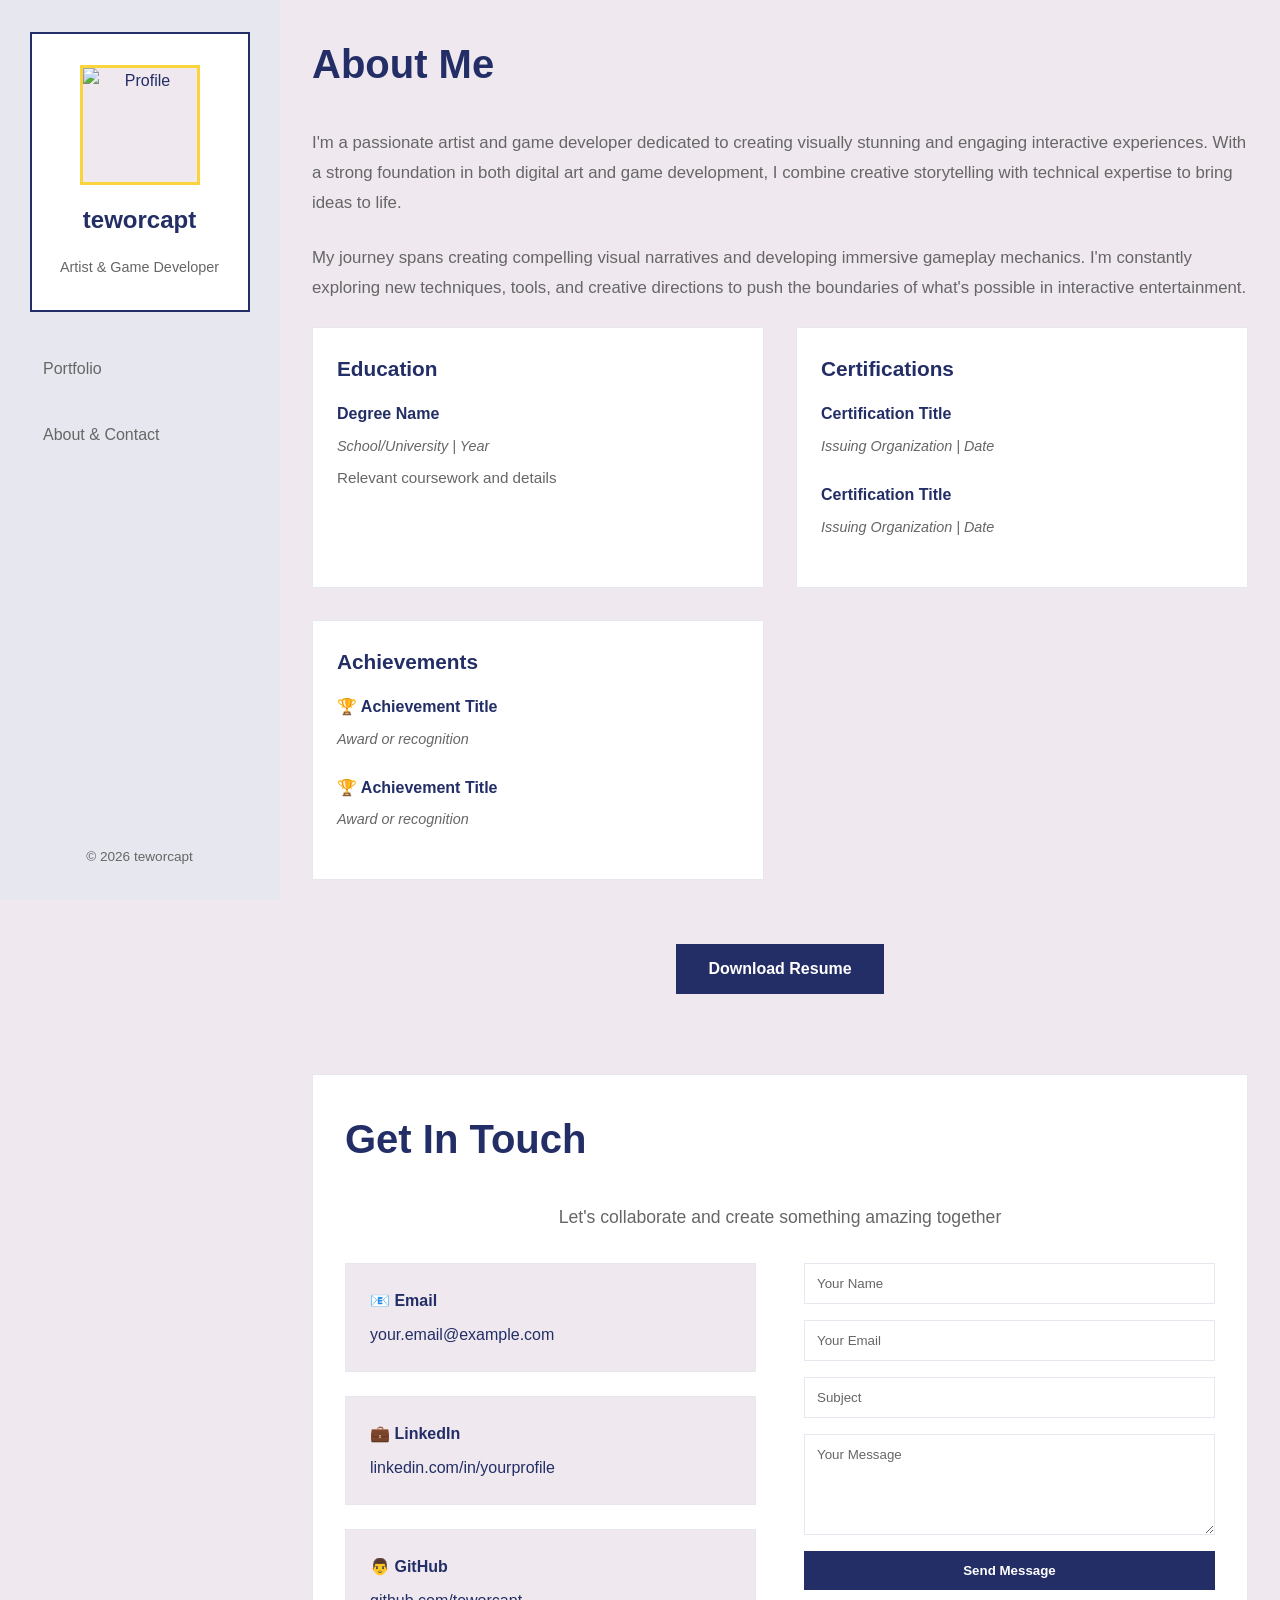
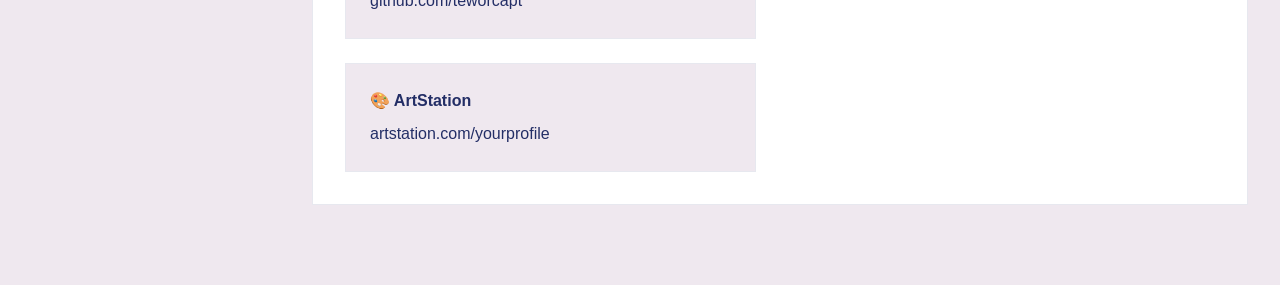
==== about.html @ 2262a63d "Update about.html" ====
<!DOCTYPE html>
<html lang="en">
<head>
    <meta charset="UTF-8">
    <meta name="viewport" content="width=device-width, initial-scale=1.0">
    <title>About & Contact - TewOrcapt</title>
    <link rel="stylesheet" href="styles-new.css">
</head>
<body>
    <div class="container-main">
        <!-- Left Sidebar with Bubble -->
        <aside class="sidebar">
            <div class="profile-bubble">
                <img src="images/avatar.jpg" alt="Profile" class="profile-image">
                <h1 class="profile-name">teworcapt</h1>
                <p class="profile-subtitle">Artist & Game Developer</p>
            </div>
            
            <nav class="sidebar-nav">
                <ul>
                    <li><a href="portfolio.html" class="nav-link">Portfolio</a></li>
                    <li><a href="about.html" class="nav-link active">About & Contact</a></li>
                </ul>
            </nav>

            <div class="sidebar-footer">
                <p>&copy; 2026 teworcapt</p>
            </div>
        </aside>

        <!-- Main Content -->
        <main class="main-content">
            <!-- About Section -->
            <section class="about">
                <div class="content-wrapper">
                    <h2>About Me</h2>
                    <div class="about-content">
                        <p class="about-text">
                            I'm a passionate artist and game developer dedicated to creating visually stunning and engaging interactive experiences. 
                            With a strong foundation in both digital art and game development, I combine creative storytelling with technical expertise 
                            to bring ideas to life.
                        </p>
                        <p class="about-text">
                            My journey spans creating compelling visual narratives and developing immersive gameplay mechanics. I'm constantly exploring 
                            new techniques, tools, and creative directions to push the boundaries of what's possible in interactive entertainment.
                        </p>

                        <div class="about-sections">
                            <div class="about-card">
                                <h3>Education</h3>
                                <div class="card-item">
                                    <strong>Degree Name</strong>
                                    <span class="meta">School/University | Year</span>
                                    <p>Relevant coursework and details</p>
                                </div>
                            </div>

                            <div class="about-card">
                                <h3>Certifications</h3>
                                <div class="card-item">
                                    <strong>Certification Title</strong>
                                    <span class="meta">Issuing Organization | Date</span>
                                </div>
                                <div class="card-item">
                                    <strong>Certification Title</strong>
                                    <span class="meta">Issuing Organization | Date</span>
                                </div>
                            </div>

                            <div class="about-card">
                                <h3>Achievements</h3>
                                <div class="card-item">
                                    <strong>🏆 Achievement Title</strong>
                                    <span class="meta">Award or recognition</span>
                                </div>
                                <div class="card-item">
                                    <strong>🏆 Achievement Title</strong>
                                    <span class="meta">Award or recognition</span>
                                </div>
                            </div>
                        </div>

                        <div class="resume-download">
                            <a href="assets/resume.pdf" class="btn btn-primary" download>Download Resume</a>
                        </div>
                    </div>
                </div>
            </section>

            <!-- Contact Section -->
            <section class="contact">
                <div class="content-wrapper">
                    <h2>Get In Touch</h2>
                    <p class="contact-intro">Let's collaborate and create something amazing together</p>

                    <div class="contact-container">
                        <div class="contact-info">
                            <div class="contact-item">
                                <h4>📧 Email</h4>
                                <a href="mailto:your.email@example.com">your.email@example.com</a>
                            </div>
                            <div class="contact-item">
                                <h4>💼 LinkedIn</h4>
                                <a href="https://linkedin.com/in/yourprofile" target="_blank">linkedin.com/in/yourprofile</a>
                            </div>
                            <div class="contact-item">
                                <h4>👨 GitHub</h4>
                                <a href="https://github.com/teworcapt" target="_blank">github.com/teworcapt</a>
                            </div>
                            <div class="contact-item">
                                <h4>🎨 ArtStation</h4>
                                <a href="https://artstation.com/yourprofile" target="_blank">artstation.com/yourprofile</a>
                            </div>
                        </div>

                        <form class="contact-form">
                            <input type="text" placeholder="Your Name" required>
                            <input type="email" placeholder="Your Email" required>
                            <input type="text" placeholder="Subject">
                            <textarea placeholder="Your Message" rows="5" required></textarea>
                            <button type="submit" class="btn btn-primary">Send Message</button>
                        </form>
                    </div>
                </div>
            </section>
        </main>
    </div>

    <script src="script.js"></script>
</body>
</html>
---- styles-new.css ----
:root {
    --primary-color: #232e66;
    --secondary-color: #e7e8ef;
    --accent-color: #fad43b;
    --accent-dark: #bb7805;
    --bg-color: #efe8ef;
    --text-primary: #232e66;
    --text-secondary: #666666;
    --border-color: #e7e8ef;
}

* {
    margin: 0;
    padding: 0;
    box-sizing: border-box;
}

html, body {
    width: 100%;
    height: 100%;
}

body {
    font-family: 'Segoe UI', Tahoma, Geneva, Verdana, sans-serif;
    background-color: var(--bg-color);
    color: var(--text-primary);
    line-height: 1.6;
}

/* Main Container */
.container-main {
    display: flex;
    min-height: 100vh;
    gap: 0;
}

/* Sidebar */
.sidebar {
    position: fixed;
    left: 0;
    top: 0;
    width: 280px;
    height: 100vh;
    display: flex;
    flex-direction: column;
    align-items: center;
    padding: 2rem 1rem;
    gap: 2rem;
    background: var(--secondary-color);
    border-right: 1px solid var(--border-color);
    overflow-y: auto;
}

/* Profile Bubble */
.profile-bubble {
    width: 220px;
    height: 280px;
    border-radius: 0;
    background: white;
    border: 2px solid var(--primary-color);
    display: flex;
    flex-direction: column;
    align-items: center;
    justify-content: center;
    padding: 1.5rem;
    text-align: center;
    gap: 1rem;
}

.profile-image {
    width: 120px;
    height: 120px;
    border-radius: 0;
    border: 3px solid var(--accent-color);
    object-fit: cover;
    background: var(--bg-color);
}

.profile-name {
    font-size: 1.5rem;
    color: var(--primary-color);
}

.profile-subtitle {
    font-size: 0.9rem;
    color: var(--text-secondary);
}

/* Sidebar Navigation */
.sidebar-nav {
    width: 100%;
    flex: 1;
}

.sidebar-nav ul {
    list-style: none;
    display: flex;
    flex-direction: column;
    gap: 1rem;
}

.nav-link {
    display: block;
    padding: 0.75rem 1.5rem;
    background: transparent;
    border: none;
    text-decoration: none;
    color: var(--text-secondary);
    font-size: 1rem;
    cursor: pointer;
    transition: all 0.3s ease;
    border-left: 3px solid transparent;
}

.nav-link:hover {
    color: var(--primary-color);
}

.nav-link.active {
    color: var(--primary-color);
    background: white;
    border-left-color: var(--accent-color);
}

.sidebar-footer {
    width: 100%;
    text-align: center;
    font-size: 0.85rem;
    color: var(--text-secondary);
    border-top: 1px solid var(--border-color);
    padding-top: 1rem;
}

/* Main Content */
.main-content {
    margin-left: 280px;
    flex: 1;
    padding: 2rem;
    max-width: 1400px;
    width: 100%;
}

.content-wrapper {
    width: 100%;
}

/* Sections */
section {
    margin-bottom: 3rem;
}

h2 {
    font-size: 2.5rem;
    margin-bottom: 2rem;
    color: var(--primary-color);
}

h3 {
    font-size: 1.3rem;
    color: var(--primary-color);
    margin-bottom: 1rem;
}

h4 {
    color: var(--primary-color);
}

/* Buttons */
.btn {
    padding: 0.75rem 2rem;
    border-radius: 0;
    text-decoration: none;
    font-weight: 600;
    transition: all 0.3s ease;
    border: none;
    cursor: pointer;
    display: inline-block;
}

.btn-primary {
    background: var(--primary-color);
    color: white;
}

.btn-primary:hover {
    background: var(--accent-dark);
}

.btn-secondary {
    background: white;
    color: var(--primary-color);
    border: 2px solid var(--primary-color);
}

.btn-secondary:hover {
    background: var(--primary-color);
    color: white;
}

/* Portfolio Tabs */
.portfolio-tabs {
    display: flex;
    gap: 1rem;
    margin-bottom: 2rem;
    border-bottom: 2px solid var(--border-color);
}

.tab-button {
    padding: 0.75rem 1.5rem;
    background: transparent;
    border: none;
    color: var(--text-secondary);
    font-size: 1rem;
    cursor: pointer;
    transition: all 0.3s ease;
    border-bottom: 3px solid transparent;
    margin-bottom: -2px;
}

.tab-button:hover {
    color: var(--primary-color);
}

.tab-button.active {
    color: var(--primary-color);
    border-bottom-color: var(--accent-color);
}

.tab-content {
    display: none;
}

.tab-content.active {
    display: block;
}

.portfolio-grid {
    display: grid;
    grid-template-columns: repeat(auto-fill, minmax(280px, 1fr));
    gap: 2rem;
}

.portfolio-item {
    background-color: white;
    border-radius: 0;
    overflow: hidden;
    border: 1px solid var(--border-color);
    transition: all 0.3s ease;
}

.portfolio-item:hover {
    transform: translateY(-5px);
    border-color: var(--accent-color);
}

.portfolio-image {
    position: relative;
    width: 100%;
    height: 250px;
    overflow: hidden;
}

.portfolio-image img {
    width: 100%;
    height: 100%;
    object-fit: cover;
}

.portfolio-overlay {
    position: absolute;
    top: 0;
    left: 0;
    width: 100%;
    height: 100%;
    background: rgba(35, 46, 102, 0.3);
    display: flex;
    align-items: center;
    justify-content: center;
}

.placeholder {
    font-size: 2rem;
    color: white;
    text-shadow: 0 2px 4px rgba(0, 0, 0, 0.3);
}

.portfolio-info {
    padding: 1.5rem;
}

.portfolio-info h3 {
    margin-bottom: 0.5rem;
    color: var(--primary-color);
}

.portfolio-info p {
    color: var(--text-secondary);
    font-size: 0.95rem;
    margin-bottom: 1rem;
}

.portfolio-links {
    display: flex;
    gap: 0.5rem;
}

.link-btn {
    flex: 1;
    padding: 0.5rem;
    background: var(--primary-color);
    color: white;
    text-decoration: none;
    border-radius: 0;
    text-align: center;
    font-size: 0.9rem;
    transition: all 0.3s ease;
}

.link-btn:hover {
    background: var(--accent-dark);
}

/* About Section */
.about-content {
    margin-bottom: 2rem;
}

.about-text {
    font-size: 1.05rem;
    color: var(--text-secondary);
    margin-bottom: 1.5rem;
    line-height: 1.8;
}

.about-sections {
    display: grid;
    grid-template-columns: repeat(auto-fit, minmax(300px, 1fr));
    gap: 2rem;
    margin-bottom: 2rem;
}

.about-card {
    background: white;
    padding: 1.5rem;
    border-radius: 0;
    border: 1px solid var(--border-color);
}

.card-item {
    margin-bottom: 1.5rem;
}

.card-item strong {
    display: block;
    color: var(--primary-color);
    margin-bottom: 0.5rem;
}

.card-item .meta {
    display: block;
    font-size: 0.9rem;
    color: var(--text-secondary);
    font-style: italic;
    margin-bottom: 0.5rem;
}

.card-item p {
    color: var(--text-secondary);
    font-size: 0.95rem;
}

.skills-list {
    display: flex;
    flex-wrap: wrap;
    gap: 0.75rem;
}

.skill-tag {
    background: var(--accent-color);
    color: var(--primary-color);
    padding: 0.5rem 1rem;
    border-radius: 0;
    font-size: 0.9rem;
    font-weight: 600;
}

.resume-download {
    text-align: center;
    padding: 2rem 0;
}

/* Contact Section */
.contact {
    background-color: white;
    padding: 2rem;
    border-radius: 0;
    border: 1px solid var(--border-color);
}

.contact-intro {
    font-size: 1.1rem;
    color: var(--text-secondary);
    text-align: center;
    margin-bottom: 2rem;
}

.contact-container {
    display: grid;
    grid-template-columns: 1fr 1fr;
    gap: 3rem;
}

.contact-info {
    display: flex;
    flex-direction: column;
    gap: 1.5rem;
}

.contact-item {
    background: var(--bg-color);
    padding: 1.5rem;
    border-radius: 0;
    border: 1px solid var(--border-color);
}

.contact-item h4 {
    margin-bottom: 0.5rem;
    color: var(--primary-color);
}

.contact-item a {
    color: var(--primary-color);
    text-decoration: none;
    transition: color 0.3s ease;
}

.contact-item a:hover {
    color: var(--accent-dark);
}

.contact-form {
    display: flex;
    flex-direction: column;
    gap: 1rem;
}

.contact-form input,
.contact-form textarea {
    padding: 0.75rem;
    background-color: white;
    border: 1px solid var(--border-color);
    border-radius: 0;
    color: var(--text-primary);
    font-family: inherit;
    transition: all 0.3s ease;
}

.contact-form input::placeholder,
.contact-form textarea::placeholder {
    color: var(--text-secondary);
}

.contact-form input:focus,
.contact-form textarea:focus {
    outline: none;
    border-color: var(--accent-color);
}

.contact-form textarea {
    resize: vertical;
}

/* Responsive */
@media (max-width: 1024px) {
    .container-main {
        flex-direction: column;
    }

    .sidebar {
        position: relative;
        width: 100%;
        height: auto;
        border-right: none;
        border-bottom: 1px solid var(--border-color);
        flex-direction: row;
        padding: 1.5rem;
        gap: 2rem;
    }

    .profile-bubble {
        width: 180px;
        height: 200px;
        flex-shrink: 0;
    }

    .profile-image {
        width: 80px;
        height: 80px;
    }

    .sidebar-nav {
        flex: 1;
        display: flex;
    }

    .sidebar-nav ul {
        flex-direction: row;
        gap: 2rem;
    }

    .sidebar-footer {
        display: none;
    }

    .main-content {
        margin-left: 0;
    }

    .contact-container {
        grid-template-columns: 1fr;
    }

    .portfolio-grid {
        grid-template-columns: repeat(auto-fill, minmax(250px, 1fr));
    }
}

@media (max-width: 768px) {
    .main-content {
        padding: 1rem;
    }

    h2 {
        font-size: 2rem;
    }

    .portfolio-grid {
        grid-template-columns: 1fr;
    }
}
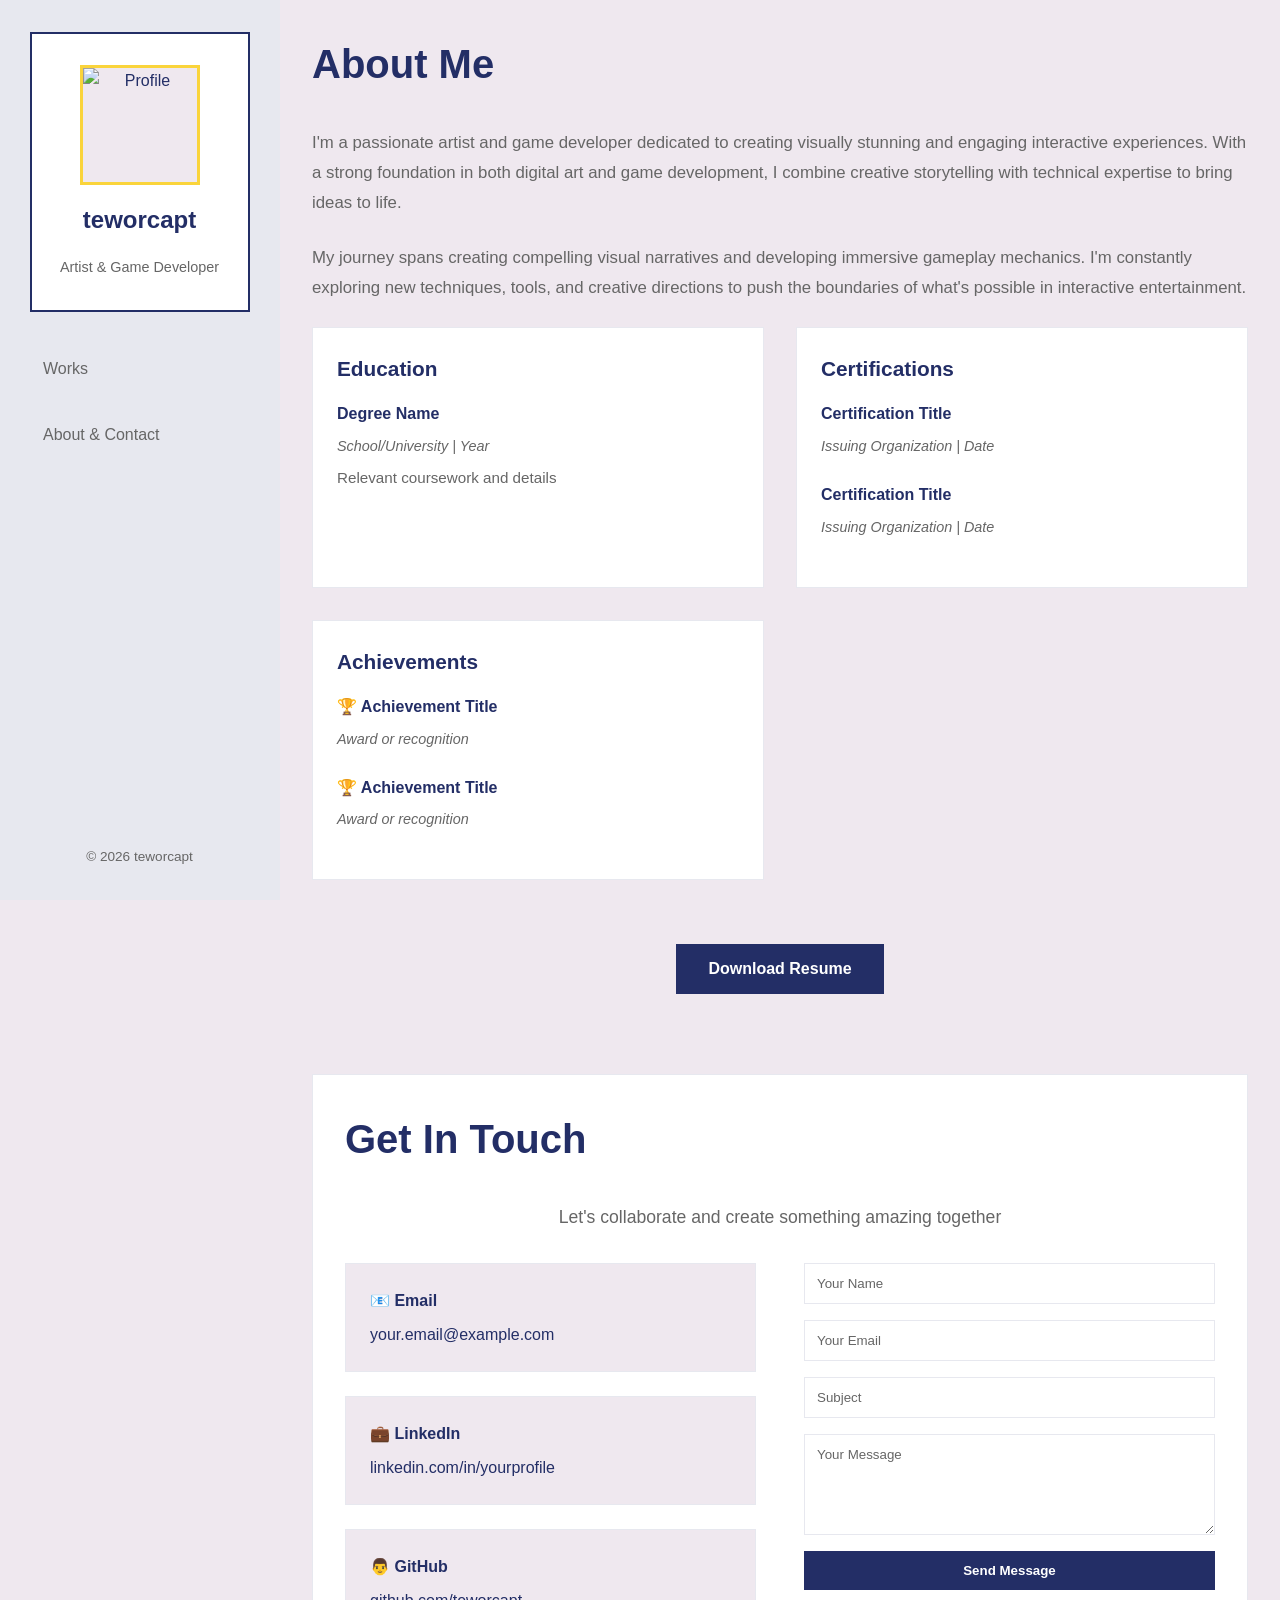
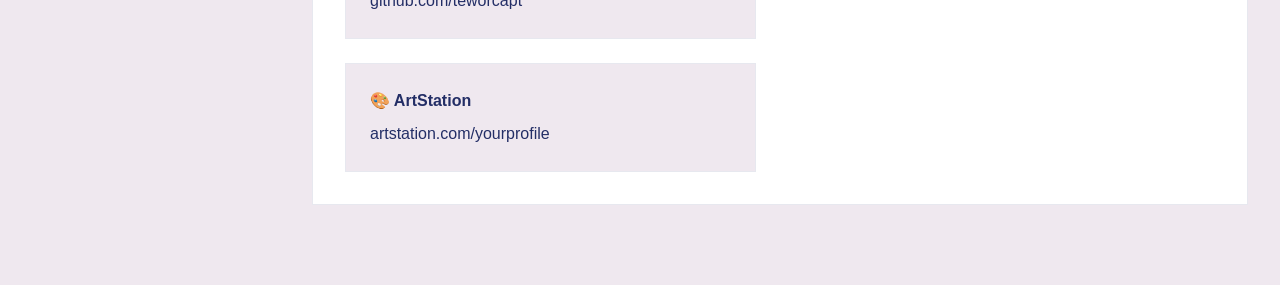
==== commit 82a2309c: "Update about.html" ====
--- a/about.html
+++ b/about.html
@@ -3,7 +3,7 @@
 <head>
     <meta charset="UTF-8">
     <meta name="viewport" content="width=device-width, initial-scale=1.0">
-    <title>About & Contact - TewOrcapt</title>
+    <title>Portfolio - teworcapt</title>
     <link rel="stylesheet" href="styles-new.css">
 </head>
 <body>
@@ -18,8 +18,8 @@
             
             <nav class="sidebar-nav">
                 <ul>
-                    <li><a href="portfolio.html" class="nav-link">Portfolio</a></li>
-                    <li><a href="about.html" class="nav-link active">About & Contact</a></li>
+                    <li><a href="index.html" class="nav-link">Works</a></li>
+                    <li><a href="about.html" class="nav-link">About & Contact</a></li>
                 </ul>
             </nav>
 
@@ -27,7 +27,7 @@
                 <p>&copy; 2026 teworcapt</p>
             </div>
         </aside>
-
+        
         <!-- Main Content -->
         <main class="main-content">
             <!-- About Section -->
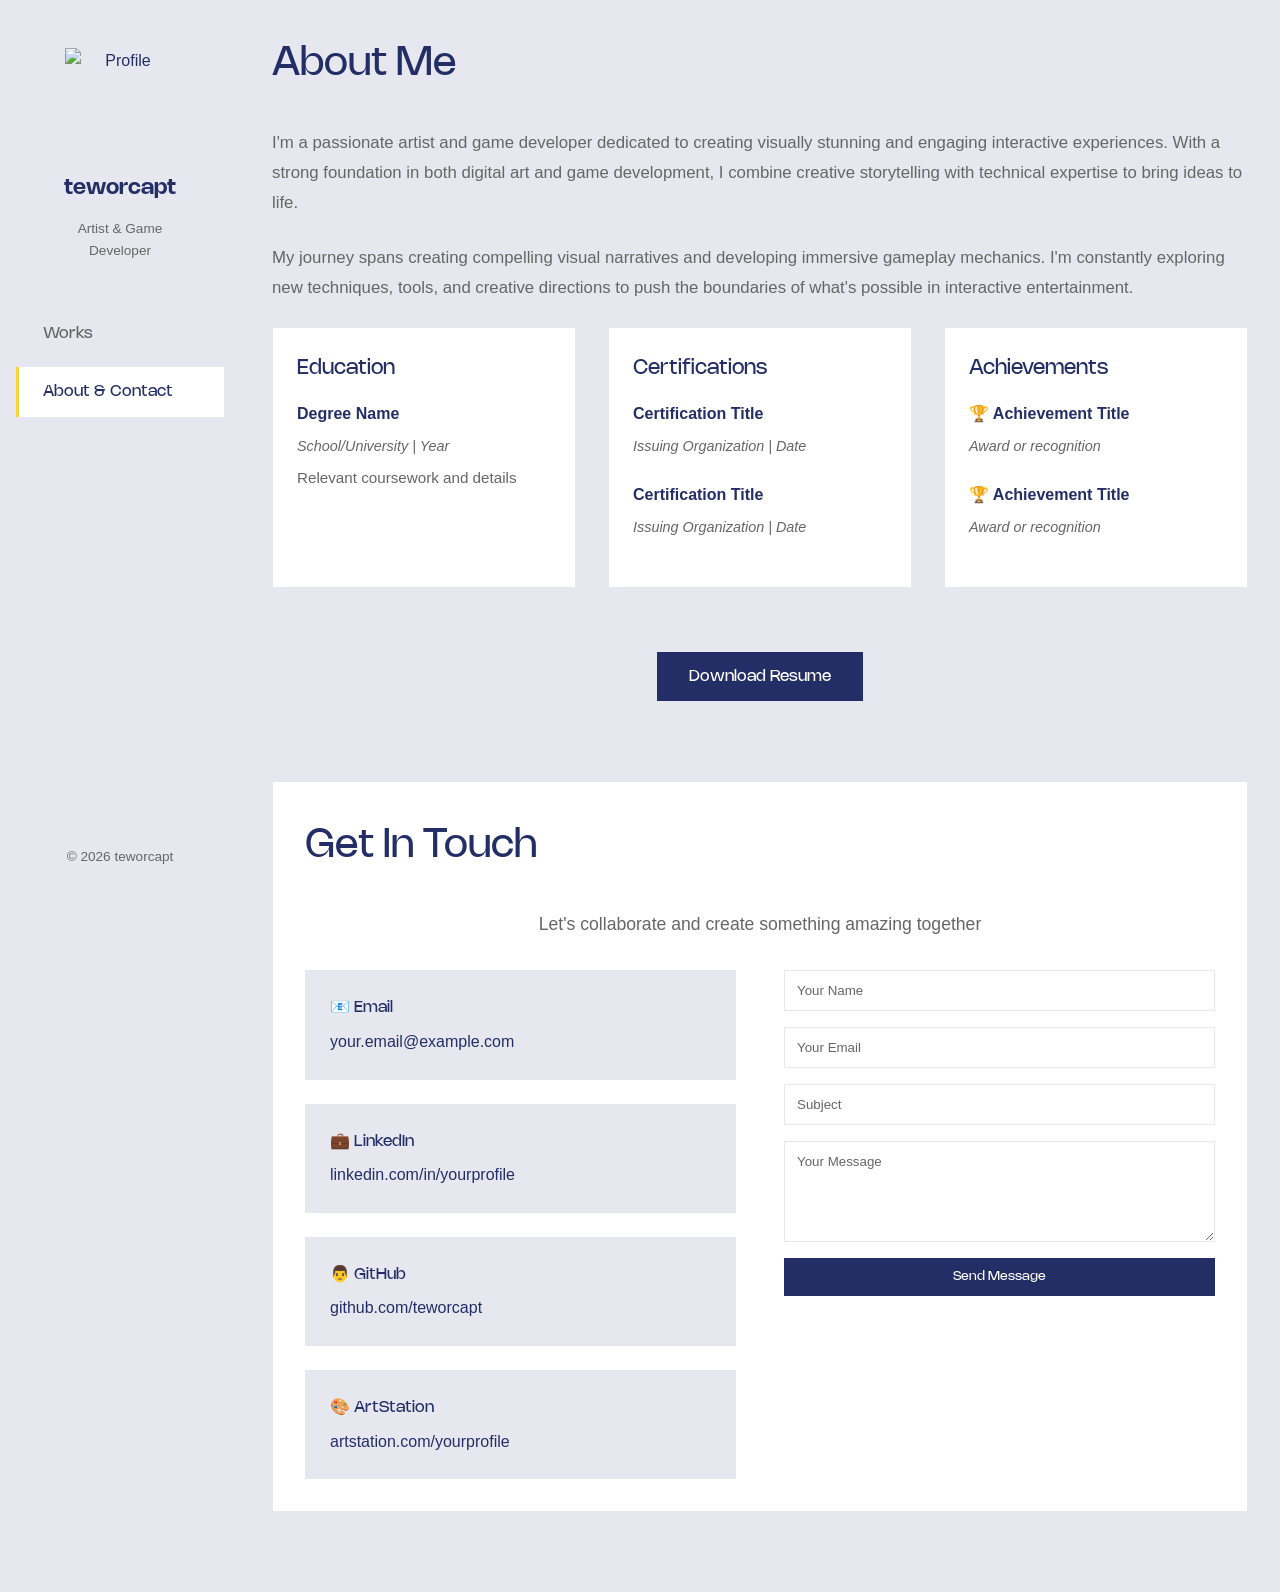
==== commit b1632725: "Update about.html" ====
--- a/about.html
+++ b/about.html
@@ -3,12 +3,12 @@
 <head>
     <meta charset="UTF-8">
     <meta name="viewport" content="width=device-width, initial-scale=1.0">
-    <title>Portfolio - teworcapt</title>
+    <title>About Me - teworcapt</title>
     <link rel="stylesheet" href="styles-new.css">
 </head>
 <body>
     <div class="container-main">
-        <!-- Left Sidebar with Bubble -->
+        <!-- Left Sidebar -->
         <aside class="sidebar">
             <div class="profile-bubble">
                 <img src="images/avatar.jpg" alt="Profile" class="profile-image">
--- a/styles-new.css
+++ b/styles-new.css
@@ -1,9 +1,27 @@
+@font-face {
+    font-family: 'Nohemi';
+    src: url('Web-TT/Nohemi-Regular.woff2') format('woff2'),
+         url('Web-TT/Nohemi-Regular.woff') format('woff');
+    font-weight: 400;
+    font-style: normal;
+    font-display: swap;
+}
+
+@font-face {
+    font-family: 'Nohemi';
+    src: url('Web-TT/Nohemi-SemiBold.woff2') format('woff2'),
+         url('Web-TT/Nohemi-SemiBold.woff') format('woff');
+    font-weight: 600;
+    font-style: normal;
+    font-display: swap;
+}
+
 :root {
     --primary-color: #232e66;
     --secondary-color: #e7e8ef;
     --accent-color: #fad43b;
     --accent-dark: #bb7805;
-    --bg-color: #efe8ef;
+    --bg-color: #e7e8ef;
     --text-primary: #232e66;
     --text-secondary: #666666;
     --border-color: #e7e8ef;
@@ -21,7 +39,7 @@
 }
 
 body {
-    font-family: 'Segoe UI', Tahoma, Geneva, Verdana, sans-serif;
+    font-family: 'Helvetica Neue', Helvetica, Arial, sans-serif;
     background-color: var(--bg-color);
     color: var(--text-primary);
     line-height: 1.6;
@@ -31,15 +49,14 @@
 .container-main {
     display: flex;
     min-height: 100vh;
-    gap: 0;
-}
-
-/* Sidebar */
+}
+
+/* Sidebar — always fixed, never collapses to top */
 .sidebar {
     position: fixed;
     left: 0;
     top: 0;
-    width: 280px;
+    width: 240px;
     height: 100vh;
     display: flex;
     flex-direction: column;
@@ -47,42 +64,42 @@
     padding: 2rem 1rem;
     gap: 2rem;
     background: var(--secondary-color);
-    border-right: 1px solid var(--border-color);
     overflow-y: auto;
-}
-
-/* Profile Bubble */
+    z-index: 100;
+    flex-shrink: 0;
+}
+
+/* Profile Bubble — no border, blends into sidebar */
 .profile-bubble {
-    width: 220px;
-    height: 280px;
+    width: 180px;
     border-radius: 0;
-    background: white;
-    border: 2px solid var(--primary-color);
+    background: var(--secondary-color);
+    border: none;
     display: flex;
     flex-direction: column;
     align-items: center;
     justify-content: center;
-    padding: 1.5rem;
+    padding: 1rem;
     text-align: center;
-    gap: 1rem;
+    gap: 0.75rem;
 }
 
 .profile-image {
-    width: 120px;
-    height: 120px;
+    width: 110px;
+    height: 110px;
     border-radius: 0;
-    border: 3px solid var(--accent-color);
     object-fit: cover;
     background: var(--bg-color);
 }
 
 .profile-name {
-    font-size: 1.5rem;
+    font-family: 'Nohemi', sans-serif;
+    font-size: 1.4rem;
     color: var(--primary-color);
 }
 
 .profile-subtitle {
-    font-size: 0.9rem;
+    font-size: 0.85rem;
     color: var(--text-secondary);
 }
 
@@ -96,7 +113,7 @@
     list-style: none;
     display: flex;
     flex-direction: column;
-    gap: 1rem;
+    gap: 0.5rem;
 }
 
 .nav-link {
@@ -105,6 +122,7 @@
     background: transparent;
     border: none;
     text-decoration: none;
+    font-family: 'Nohemi', sans-serif;
     color: var(--text-secondary);
     font-size: 1rem;
     cursor: pointer;
@@ -114,6 +132,7 @@
 
 .nav-link:hover {
     color: var(--primary-color);
+    background: var(--secondary-color);
 }
 
 .nav-link.active {
@@ -131,17 +150,17 @@
     padding-top: 1rem;
 }
 
-/* Main Content */
+/* Main Content — always offset by sidebar width */
 .main-content {
-    margin-left: 280px;
+    margin-left: 240px;
     flex: 1;
     padding: 2rem;
-    max-width: 1400px;
-    width: 100%;
+    min-width: 0;
 }
 
 .content-wrapper {
     width: 100%;
+    max-width: 1100px;
 }
 
 /* Sections */
@@ -150,18 +169,24 @@
 }
 
 h2 {
+    font-family: 'Nohemi', sans-serif;
     font-size: 2.5rem;
+    font-weight: 400;
     margin-bottom: 2rem;
     color: var(--primary-color);
 }
 
 h3 {
+    font-family: 'Nohemi', sans-serif;
     font-size: 1.3rem;
+    font-weight: 400;
     color: var(--primary-color);
     margin-bottom: 1rem;
 }
 
 h4 {
+    font-family: 'Nohemi', sans-serif;
+    font-weight: 400;
     color: var(--primary-color);
 }
 
@@ -170,7 +195,8 @@
     padding: 0.75rem 2rem;
     border-radius: 0;
     text-decoration: none;
-    font-weight: 600;
+    font-family: 'Nohemi', sans-serif;
+    font-weight: 400;
     transition: all 0.3s ease;
     border: none;
     cursor: pointer;
@@ -183,7 +209,8 @@
 }
 
 .btn-primary:hover {
-    background: var(--accent-dark);
+    background: var(--secondary-color);
+    color: var(--primary-color);
 }
 
 .btn-secondary {
@@ -193,8 +220,45 @@
 }
 
 .btn-secondary:hover {
-    background: var(--primary-color);
-    color: white;
+    background: var(--secondary-color);
+    color: var(--primary-color);
+}
+
+/* Art Masonry Grid */
+.art-masonry {
+    columns: 3;
+    column-gap: 0.75rem;
+}
+
+.art-item {
+    break-inside: avoid;
+    margin-bottom: 0.75rem;
+    overflow: hidden;
+    cursor: pointer;
+}
+
+.art-item img {
+    width: 100%;
+    height: auto;
+    display: block;
+    transition: transform 0.3s ease, opacity 0.3s ease;
+}
+
+.art-item:hover img {
+    transform: scale(1.03);
+    opacity: 0.9;
+}
+
+@media (max-width: 768px) {
+    .art-masonry {
+        columns: 2;
+    }
+}
+
+@media (max-width: 480px) {
+    .art-masonry {
+        columns: 1;
+    }
 }
 
 /* Portfolio Tabs */
@@ -211,6 +275,8 @@
     border: none;
     color: var(--text-secondary);
     font-size: 1rem;
+    font-family: 'Nohemi', sans-serif;
+    font-weight: 400;
     cursor: pointer;
     transition: all 0.3s ease;
     border-bottom: 3px solid transparent;
@@ -236,27 +302,25 @@
 
 .portfolio-grid {
     display: grid;
-    grid-template-columns: repeat(auto-fill, minmax(280px, 1fr));
+    grid-template-columns: repeat(auto-fill, minmax(260px, 1fr));
     gap: 2rem;
 }
 
 .portfolio-item {
     background-color: white;
-    border-radius: 0;
     overflow: hidden;
     border: 1px solid var(--border-color);
-    transition: all 0.3s ease;
+    transition: transform 0.3s ease;
 }
 
 .portfolio-item:hover {
-    transform: translateY(-5px);
-    border-color: var(--accent-color);
+    transform: translateY(-5px) scale(1.02);
 }
 
 .portfolio-image {
     position: relative;
     width: 100%;
-    height: 250px;
+    height: 220px;
     overflow: hidden;
 }
 
@@ -285,7 +349,7 @@
 }
 
 .portfolio-info {
-    padding: 1.5rem;
+    padding: 1.25rem;
 }
 
 .portfolio-info h3 {
@@ -310,14 +374,14 @@
     background: var(--primary-color);
     color: white;
     text-decoration: none;
-    border-radius: 0;
     text-align: center;
     font-size: 0.9rem;
     transition: all 0.3s ease;
 }
 
 .link-btn:hover {
-    background: var(--accent-dark);
+    background: var(--secondary-color);
+    color: var(--primary-color);
 }
 
 /* About Section */
@@ -334,7 +398,7 @@
 
 .about-sections {
     display: grid;
-    grid-template-columns: repeat(auto-fit, minmax(300px, 1fr));
+    grid-template-columns: repeat(auto-fit, minmax(280px, 1fr));
     gap: 2rem;
     margin-bottom: 2rem;
 }
@@ -342,7 +406,6 @@
 .about-card {
     background: white;
     padding: 1.5rem;
-    border-radius: 0;
     border: 1px solid var(--border-color);
 }
 
@@ -379,7 +442,6 @@
     background: var(--accent-color);
     color: var(--primary-color);
     padding: 0.5rem 1rem;
-    border-radius: 0;
     font-size: 0.9rem;
     font-weight: 600;
 }
@@ -393,7 +455,6 @@
 .contact {
     background-color: white;
     padding: 2rem;
-    border-radius: 0;
     border: 1px solid var(--border-color);
 }
 
@@ -419,7 +480,6 @@
 .contact-item {
     background: var(--bg-color);
     padding: 1.5rem;
-    border-radius: 0;
     border: 1px solid var(--border-color);
 }
 
@@ -435,7 +495,7 @@
 }
 
 .contact-item a:hover {
-    color: var(--accent-dark);
+    color: var(--text-secondary);
 }
 
 .contact-form {
@@ -449,7 +509,6 @@
     padding: 0.75rem;
     background-color: white;
     border: 1px solid var(--border-color);
-    border-radius: 0;
     color: var(--text-primary);
     font-family: inherit;
     transition: all 0.3s ease;
@@ -470,71 +529,78 @@
     resize: vertical;
 }
 
-/* Responsive */
-@media (max-width: 1024px) {
-    .container-main {
-        flex-direction: column;
-    }
-
+/* Responsive — sidebar always stays on the left, content scrolls */
+@media (max-width: 768px) {
     .sidebar {
-        position: relative;
-        width: 100%;
-        height: auto;
-        border-right: none;
-        border-bottom: 1px solid var(--border-color);
-        flex-direction: row;
-        padding: 1.5rem;
-        gap: 2rem;
+        width: 200px;
+        padding: 1.5rem 0.75rem;
+    }
+
+    .main-content {
+        margin-left: 200px;
+        padding: 1.25rem 1rem;
     }
 
     .profile-bubble {
-        width: 180px;
-        height: 200px;
-        flex-shrink: 0;
+        width: 160px;
     }
 
     .profile-image {
-        width: 80px;
-        height: 80px;
-    }
-
-    .sidebar-nav {
-        flex: 1;
-        display: flex;
-    }
-
-    .sidebar-nav ul {
-        flex-direction: row;
-        gap: 2rem;
-    }
-
-    .sidebar-footer {
-        display: none;
-    }
-
-    .main-content {
-        margin-left: 0;
+        width: 90px;
+        height: 90px;
+    }
+
+    .profile-name {
+        font-size: 1.1rem;
+    }
+
+    h2 {
+        font-size: 1.8rem;
+    }
+
+    .portfolio-grid {
+        grid-template-columns: 1fr;
     }
 
     .contact-container {
         grid-template-columns: 1fr;
     }
 
-    .portfolio-grid {
-        grid-template-columns: repeat(auto-fill, minmax(250px, 1fr));
-    }
-}
-
-@media (max-width: 768px) {
+    .about-sections {
+        grid-template-columns: 1fr;
+    }
+}
+
+@media (max-width: 480px) {
+    .sidebar {
+        width: 160px;
+        padding: 1.25rem 0.5rem;
+    }
+
     .main-content {
-        padding: 1rem;
+        margin-left: 160px;
+        padding: 1rem 0.75rem;
+    }
+
+    .profile-image {
+        width: 70px;
+        height: 70px;
+    }
+
+    .profile-name {
+        font-size: 0.95rem;
+    }
+
+    .profile-subtitle {
+        font-size: 0.75rem;
+    }
+
+    .nav-link {
+        padding: 0.6rem 0.75rem;
+        font-size: 0.85rem;
     }
 
     h2 {
-        font-size: 2rem;
-    }
-
-    .portfolio-grid {
-        grid-template-columns: 1fr;
-    }
-}+        font-size: 1.5rem;
+    }
+}
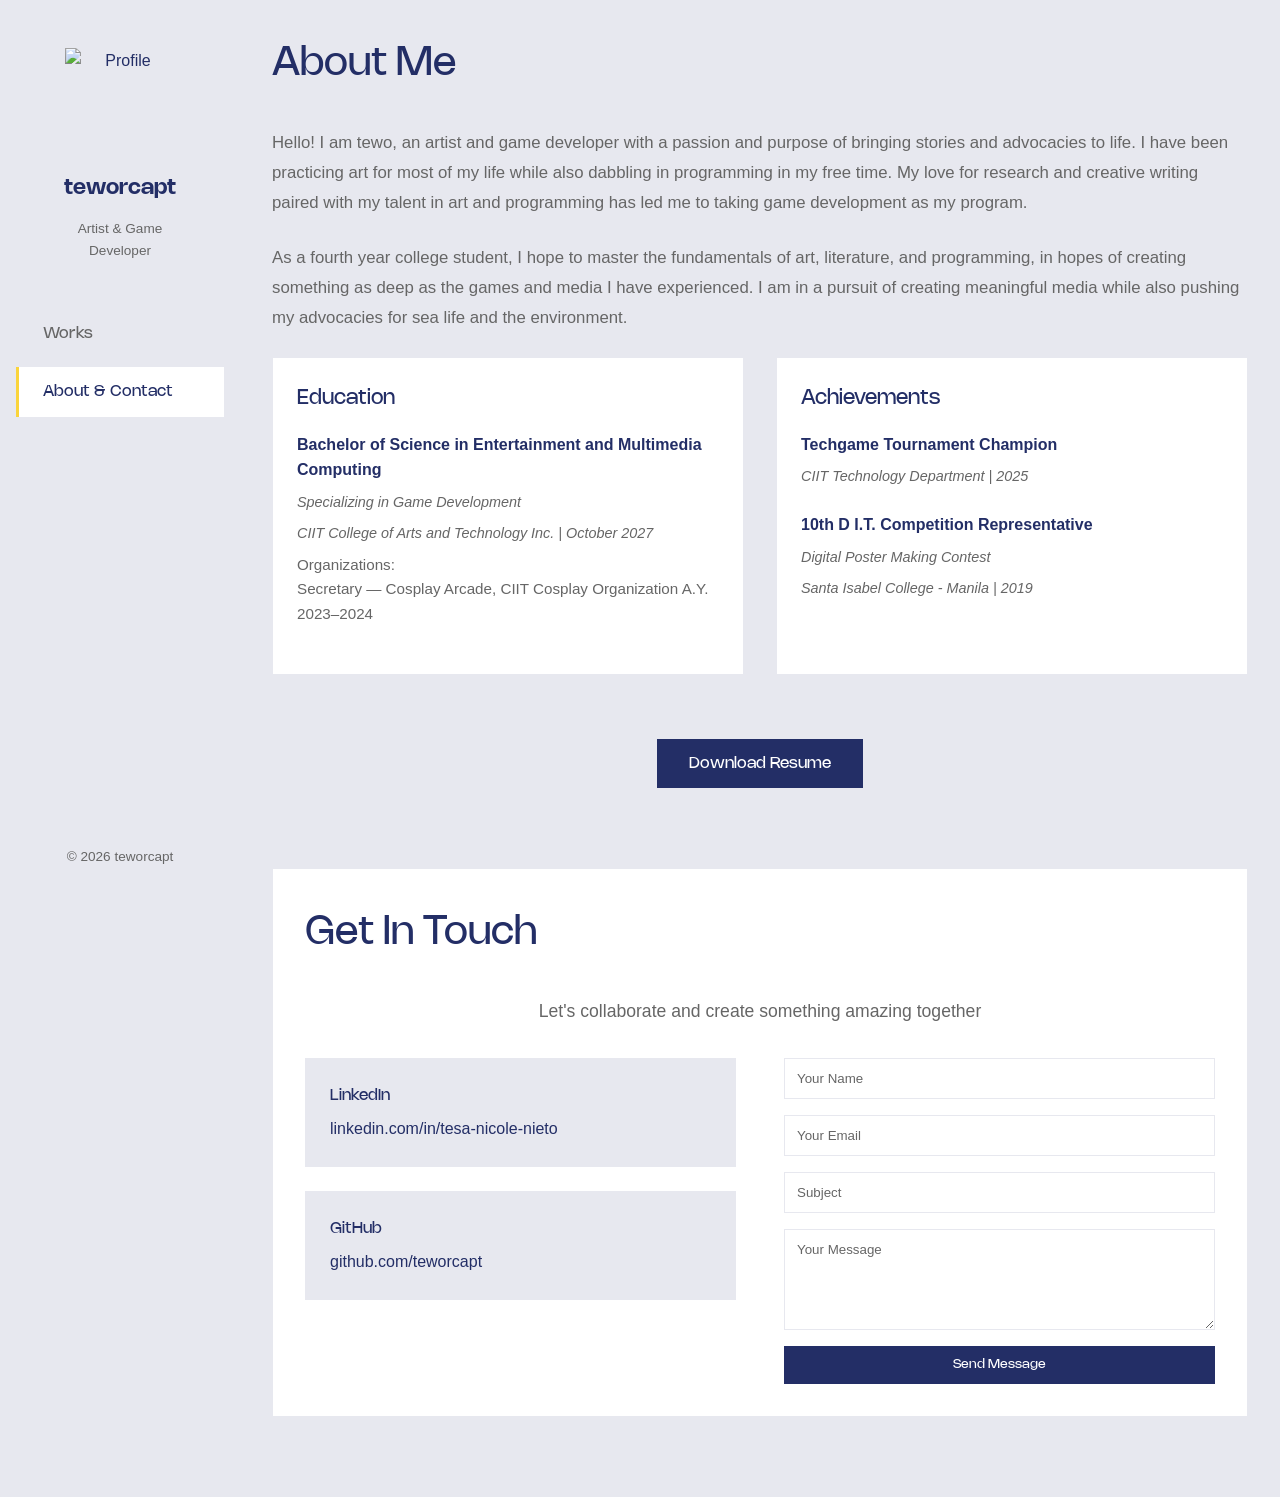
==== commit 57306dfe: "Update about.html" ====
--- a/about.html
+++ b/about.html
@@ -11,7 +11,7 @@
         <!-- Left Sidebar -->
         <aside class="sidebar">
             <div class="profile-bubble">
-                <img src="images/avatar.jpg" alt="Profile" class="profile-image">
+                <img src="Assets/profile.png" alt="Profile" class="profile-image">
                 <h1 class="profile-name">teworcapt</h1>
                 <p class="profile-subtitle">Artist & Game Developer</p>
             </div>
@@ -36,46 +36,38 @@
                     <h2>About Me</h2>
                     <div class="about-content">
                         <p class="about-text">
-                            I'm a passionate artist and game developer dedicated to creating visually stunning and engaging interactive experiences. 
-                            With a strong foundation in both digital art and game development, I combine creative storytelling with technical expertise 
-                            to bring ideas to life.
+                            Hello! I am tewo, an artist and game developer with a passion and purpose of bringing stories and advocacies to life. 
+                            I have been practicing art for most of my life while also dabbling in programming in my free time. My love for research 
+                            and creative writing paired with my talent in art and programming has led me to taking game development as my program.
                         </p>
                         <p class="about-text">
-                            My journey spans creating compelling visual narratives and developing immersive gameplay mechanics. I'm constantly exploring 
-                            new techniques, tools, and creative directions to push the boundaries of what's possible in interactive entertainment.
+                            As a fourth year college student, I hope to master the fundamentals of art, literature, and programming, in hopes of 
+                            creating something as deep as the games and media I have experienced. I am in a pursuit of creating meaningful media 
+                            while also pushing my advocacies for sea life and the environment.
                         </p>
 
                         <div class="about-sections">
                             <div class="about-card">
                                 <h3>Education</h3>
                                 <div class="card-item">
-                                    <strong>Degree Name</strong>
-                                    <span class="meta">School/University | Year</span>
-                                    <p>Relevant coursework and details</p>
-                                </div>
-                            </div>
-
-                            <div class="about-card">
-                                <h3>Certifications</h3>
-                                <div class="card-item">
-                                    <strong>Certification Title</strong>
-                                    <span class="meta">Issuing Organization | Date</span>
-                                </div>
-                                <div class="card-item">
-                                    <strong>Certification Title</strong>
-                                    <span class="meta">Issuing Organization | Date</span>
+                                    <strong>Bachelor of Science in Entertainment and Multimedia Computing</strong>
+                                    <span class="meta">Specializing in Game Development</span>
+                                    <span class="meta">CIIT College of Arts and Technology Inc. | October 2027</span>
+                                    <p>Organizations:</p>
+                                    <p>Secretary — Cosplay Arcade, CIIT Cosplay Organization A.Y. 2023–2024</p>
                                 </div>
                             </div>
 
                             <div class="about-card">
                                 <h3>Achievements</h3>
                                 <div class="card-item">
-                                    <strong>🏆 Achievement Title</strong>
-                                    <span class="meta">Award or recognition</span>
+                                    <strong>Techgame Tournament Champion</strong>
+                                    <span class="meta">CIIT Technology Department | 2025</span>
                                 </div>
                                 <div class="card-item">
-                                    <strong>🏆 Achievement Title</strong>
-                                    <span class="meta">Award or recognition</span>
+                                    <strong> 10th D I.T. Competition Representative</strong>
+                                    <span class="meta">Digital Poster Making Contest</span>
+                                    <span class="meta">Santa Isabel College - Manila | 2019</span>
                                 </div>
                             </div>
                         </div>
@@ -96,20 +88,12 @@
                     <div class="contact-container">
                         <div class="contact-info">
                             <div class="contact-item">
-                                <h4>📧 Email</h4>
-                                <a href="mailto:your.email@example.com">your.email@example.com</a>
+                                <h4>LinkedIn</h4>
+                                <a href="https://www.linkedin.com/in/tesa-nicole-nieto/" target="_blank">linkedin.com/in/tesa-nicole-nieto</a>
                             </div>
                             <div class="contact-item">
-                                <h4>💼 LinkedIn</h4>
-                                <a href="https://linkedin.com/in/yourprofile" target="_blank">linkedin.com/in/yourprofile</a>
-                            </div>
-                            <div class="contact-item">
-                                <h4>👨 GitHub</h4>
+                                <h4>GitHub</h4>
                                 <a href="https://github.com/teworcapt" target="_blank">github.com/teworcapt</a>
-                            </div>
-                            <div class="contact-item">
-                                <h4>🎨 ArtStation</h4>
-                                <a href="https://artstation.com/yourprofile" target="_blank">artstation.com/yourprofile</a>
                             </div>
                         </div>
 
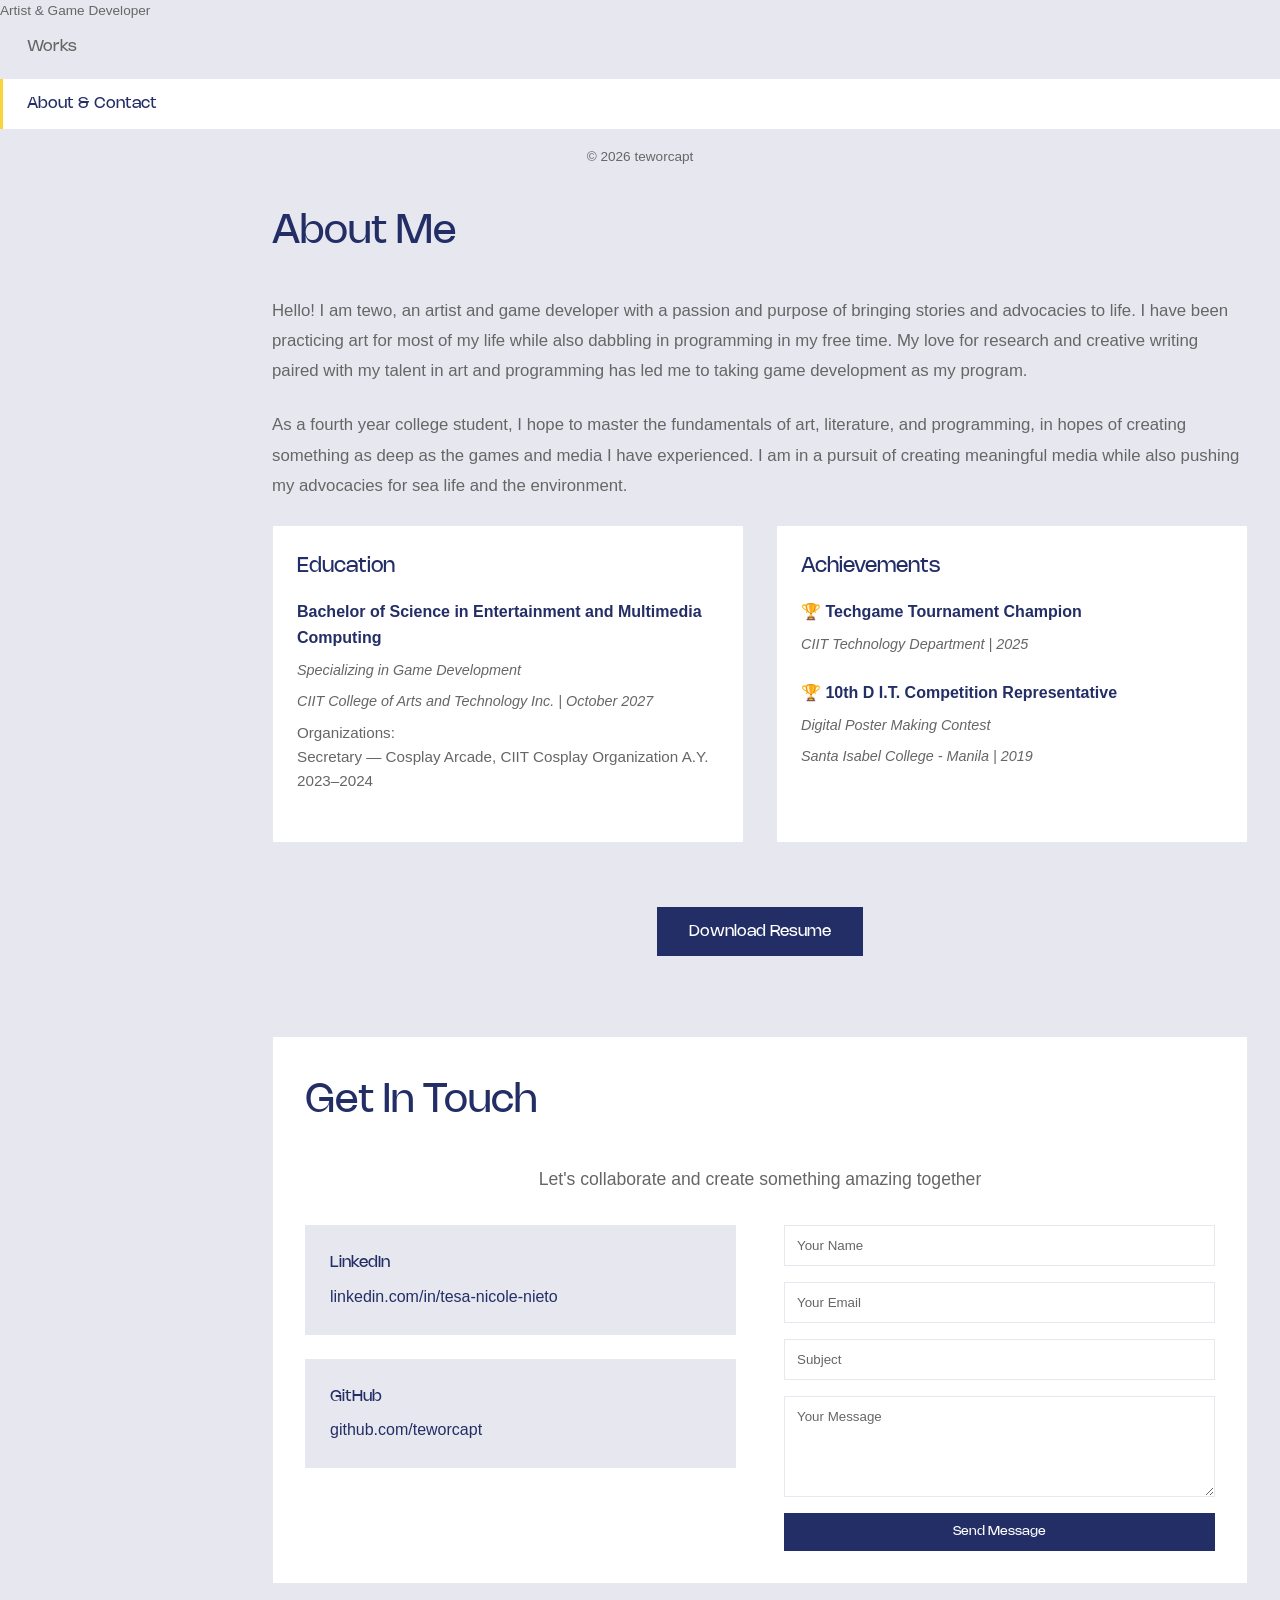
==== commit 559635fb: "Update about.html" ====
--- a/about.html
+++ b/about.html
@@ -4,15 +4,8 @@
     <meta charset="UTF-8">
     <meta name="viewport" content="width=device-width, initial-scale=1.0">
     <title>About Me - teworcapt</title>
+    <link rel="icon" type="image/png" href="Assets/favicon.png">
     <link rel="stylesheet" href="styles-new.css">
-</head>
-<body>
-    <div class="container-main">
-        <!-- Left Sidebar -->
-        <aside class="sidebar">
-            <div class="profile-bubble">
-                <img src="Assets/profile.png" alt="Profile" class="profile-image">
-                <h1 class="profile-name">teworcapt</h1>
                 <p class="profile-subtitle">Artist & Game Developer</p>
             </div>
             
@@ -61,11 +54,11 @@
                             <div class="about-card">
                                 <h3>Achievements</h3>
                                 <div class="card-item">
-                                    <strong>Techgame Tournament Champion</strong>
+                                    <strong>🏆 Techgame Tournament Champion</strong>
                                     <span class="meta">CIIT Technology Department | 2025</span>
                                 </div>
                                 <div class="card-item">
-                                    <strong> 10th D I.T. Competition Representative</strong>
+                                    <strong>🏆 10th D I.T. Competition Representative</strong>
                                     <span class="meta">Digital Poster Making Contest</span>
                                     <span class="meta">Santa Isabel College - Manila | 2019</span>
                                 </div>
--- a/styles-new.css
+++ b/styles-new.css
@@ -384,6 +384,28 @@
     color: var(--primary-color);
 }
 
+/* Games List */
+.games-list {
+    display: flex;
+    flex-direction: column;
+    gap: 2.5rem;
+}
+
+.game-embed-item {
+    display: flex;
+    flex-direction: column;
+    gap: 1rem;
+}
+
+.game-embed-item iframe {
+    max-width: 100%;
+    display: block;
+}
+
+.game-info h3 {
+    margin-bottom: 0.4rem;
+}
+
 /* About Section */
 .about-content {
     margin-bottom: 2rem;
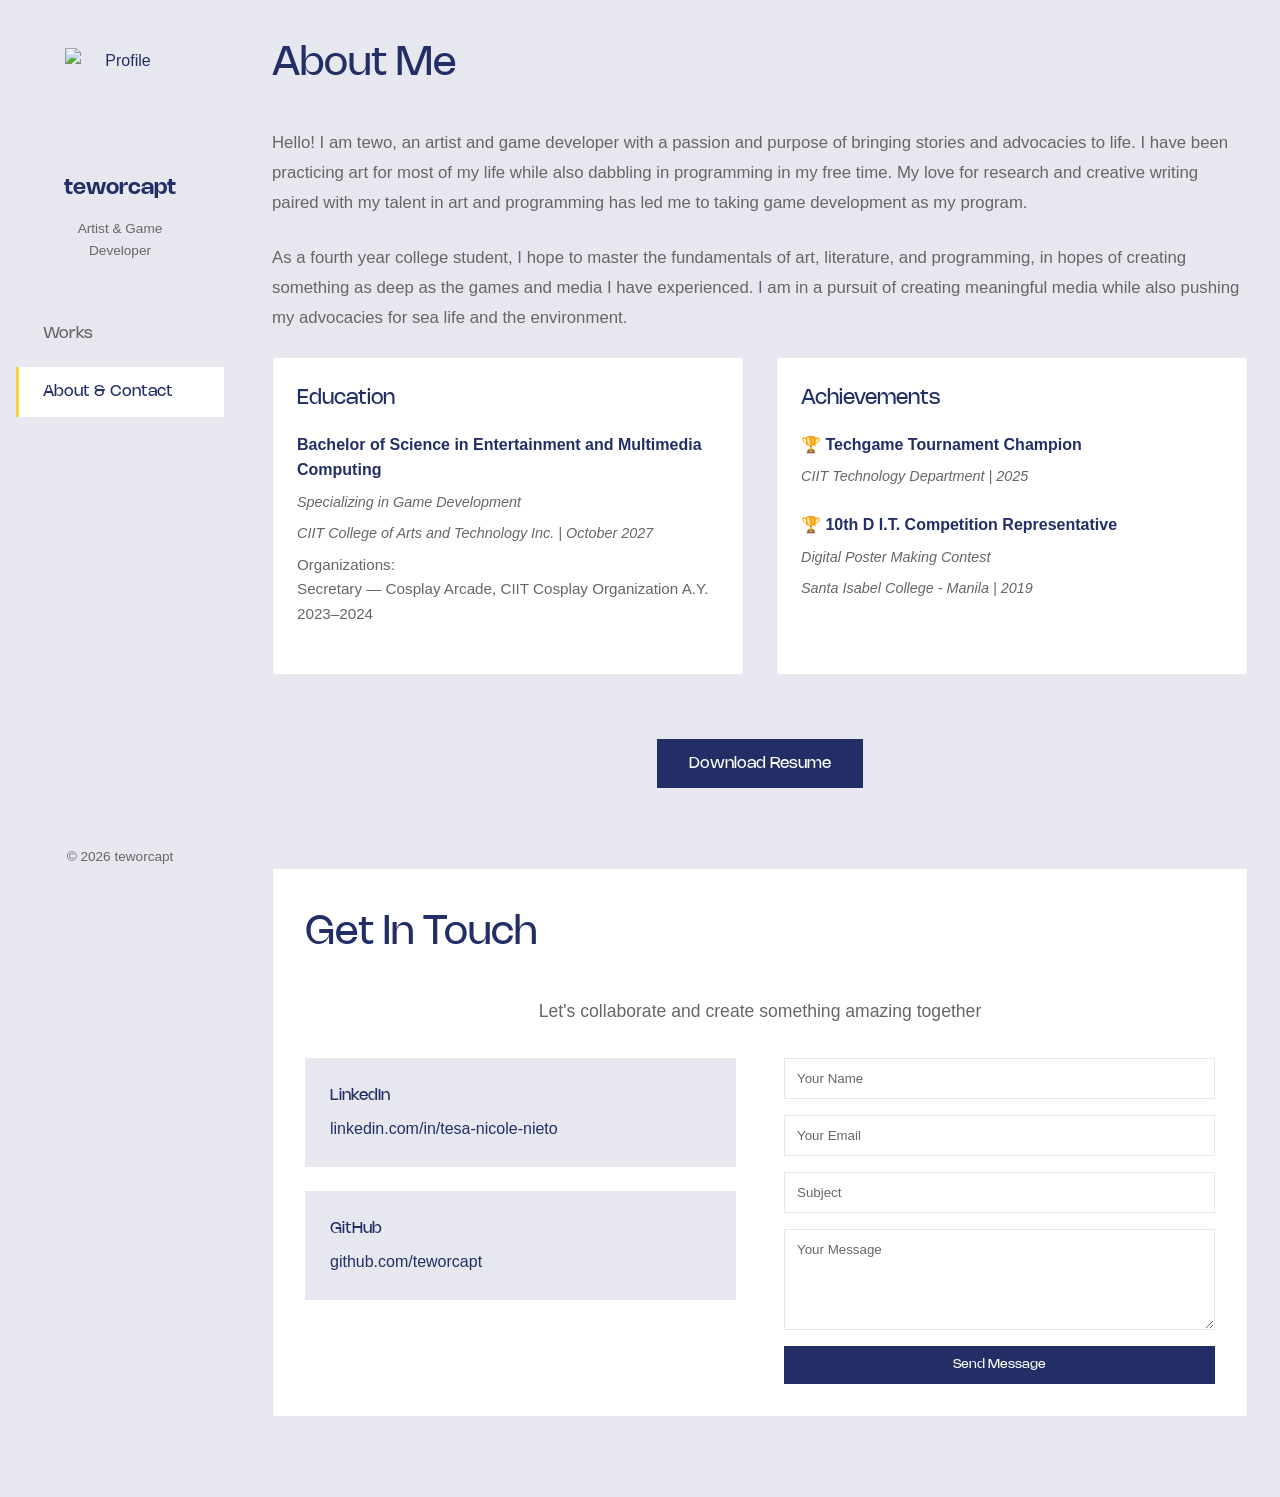
==== commit 95c4381e: "Update about.html" ====
--- a/about.html
+++ b/about.html
@@ -6,6 +6,14 @@
     <title>About Me - teworcapt</title>
     <link rel="icon" type="image/png" href="Assets/favicon.png">
     <link rel="stylesheet" href="styles-new.css">
+</head>
+<body>
+    <div class="container-main">
+        <!-- Left Sidebar -->
+        <aside class="sidebar">
+            <div class="profile-bubble">
+                <img src="Assets/profile.png" alt="Profile" class="profile-image">
+                <h1 class="profile-name">teworcapt</h1>
                 <p class="profile-subtitle">Artist & Game Developer</p>
             </div>
             
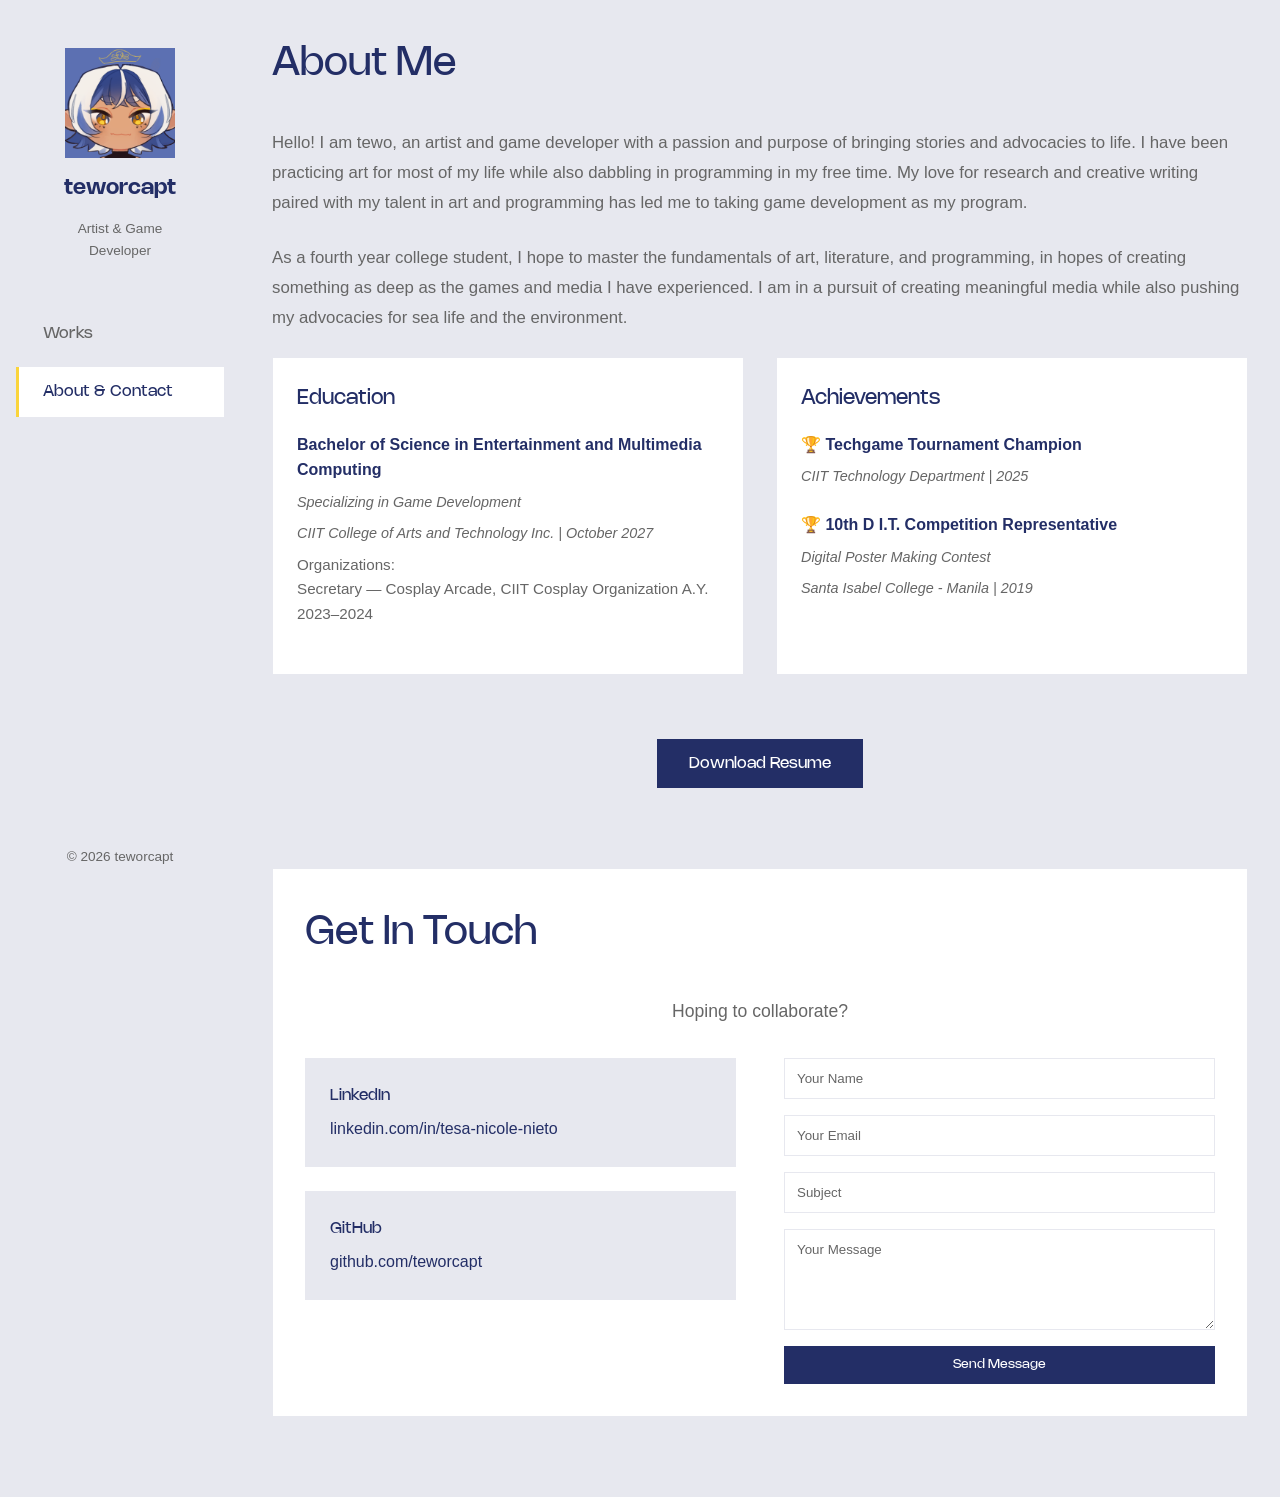
==== commit c5bd063f: "Update about.html" ====
--- a/about.html
+++ b/about.html
@@ -74,7 +74,7 @@
                         </div>
 
                         <div class="resume-download">
-                            <a href="assets/resume.pdf" class="btn btn-primary" download>Download Resume</a>
+                            <a href="Assets/resume.pdf" class="btn btn-primary" download>Download Resume</a>
                         </div>
                     </div>
                 </div>
@@ -84,7 +84,7 @@
             <section class="contact">
                 <div class="content-wrapper">
                     <h2>Get In Touch</h2>
-                    <p class="contact-intro">Let's collaborate and create something amazing together</p>
+                    <p class="contact-intro">Hoping to collaborate?</p>
 
                     <div class="contact-container">
                         <div class="contact-info">
